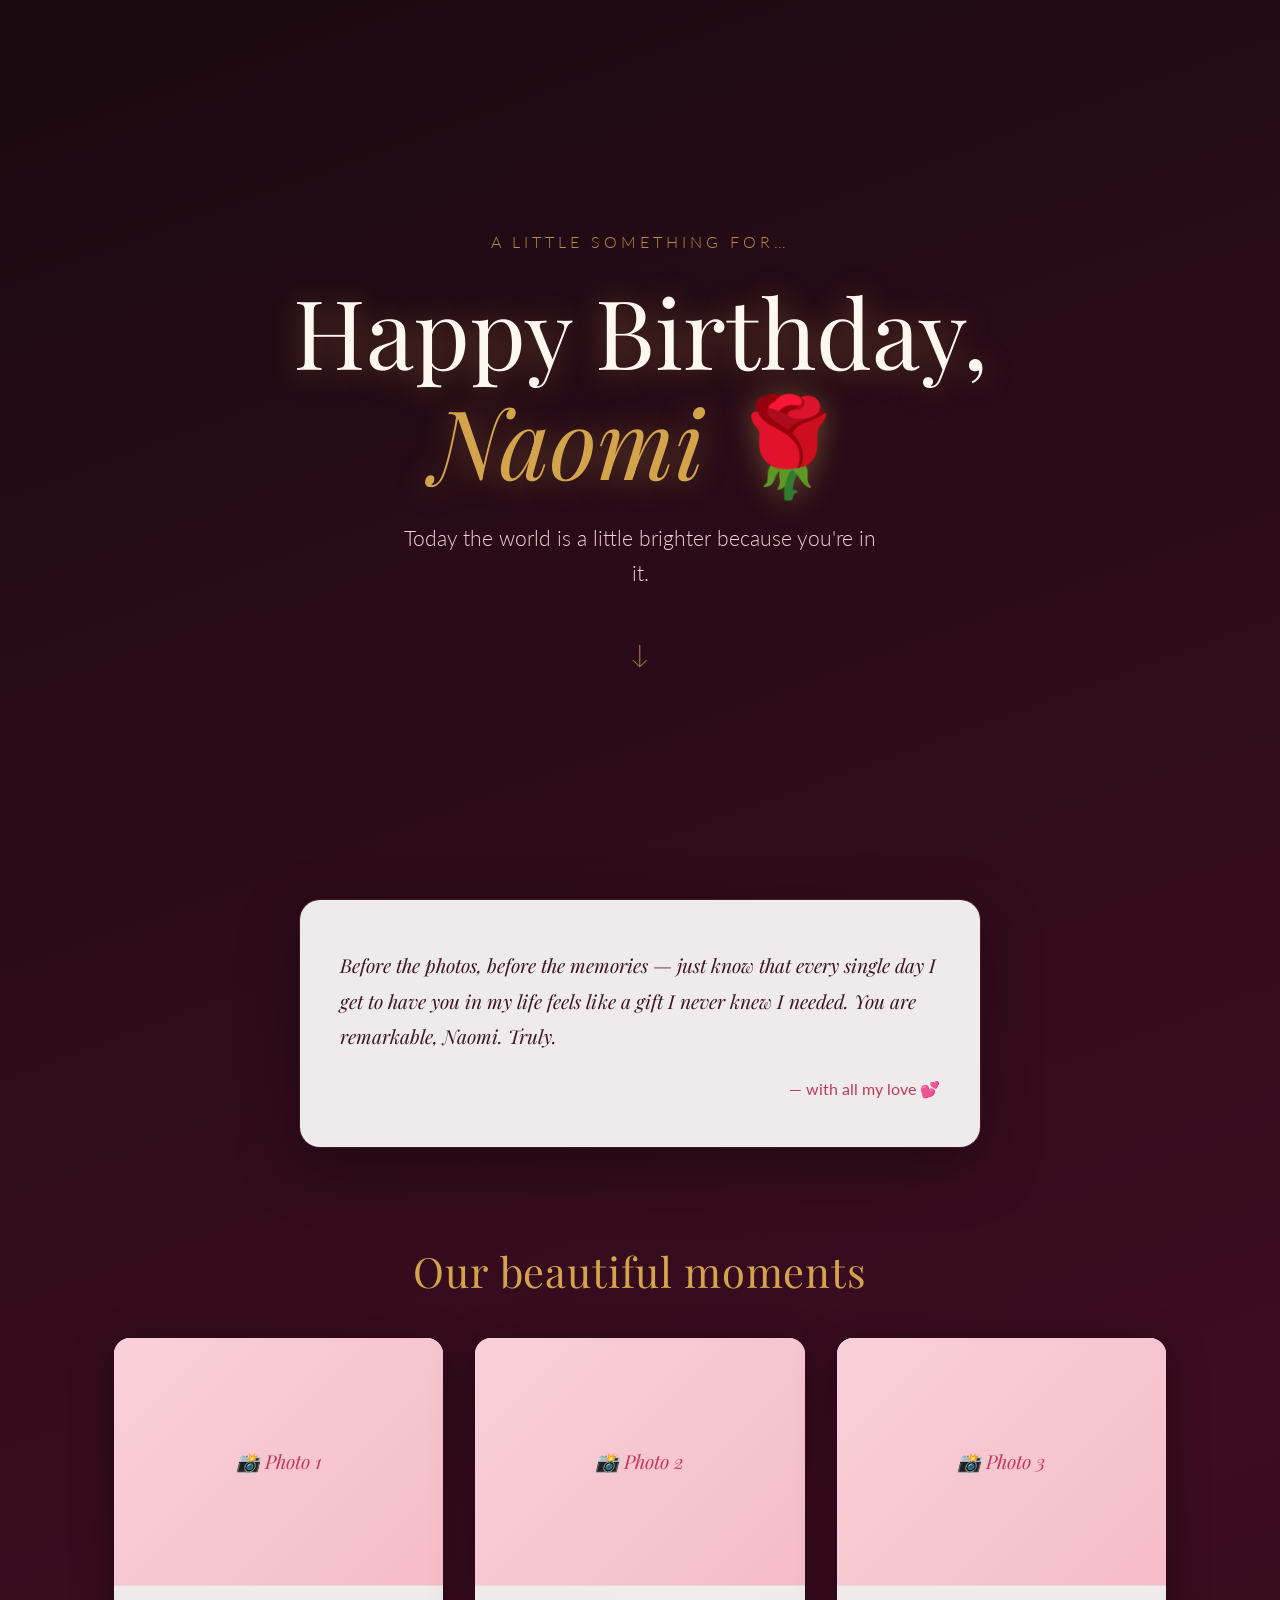
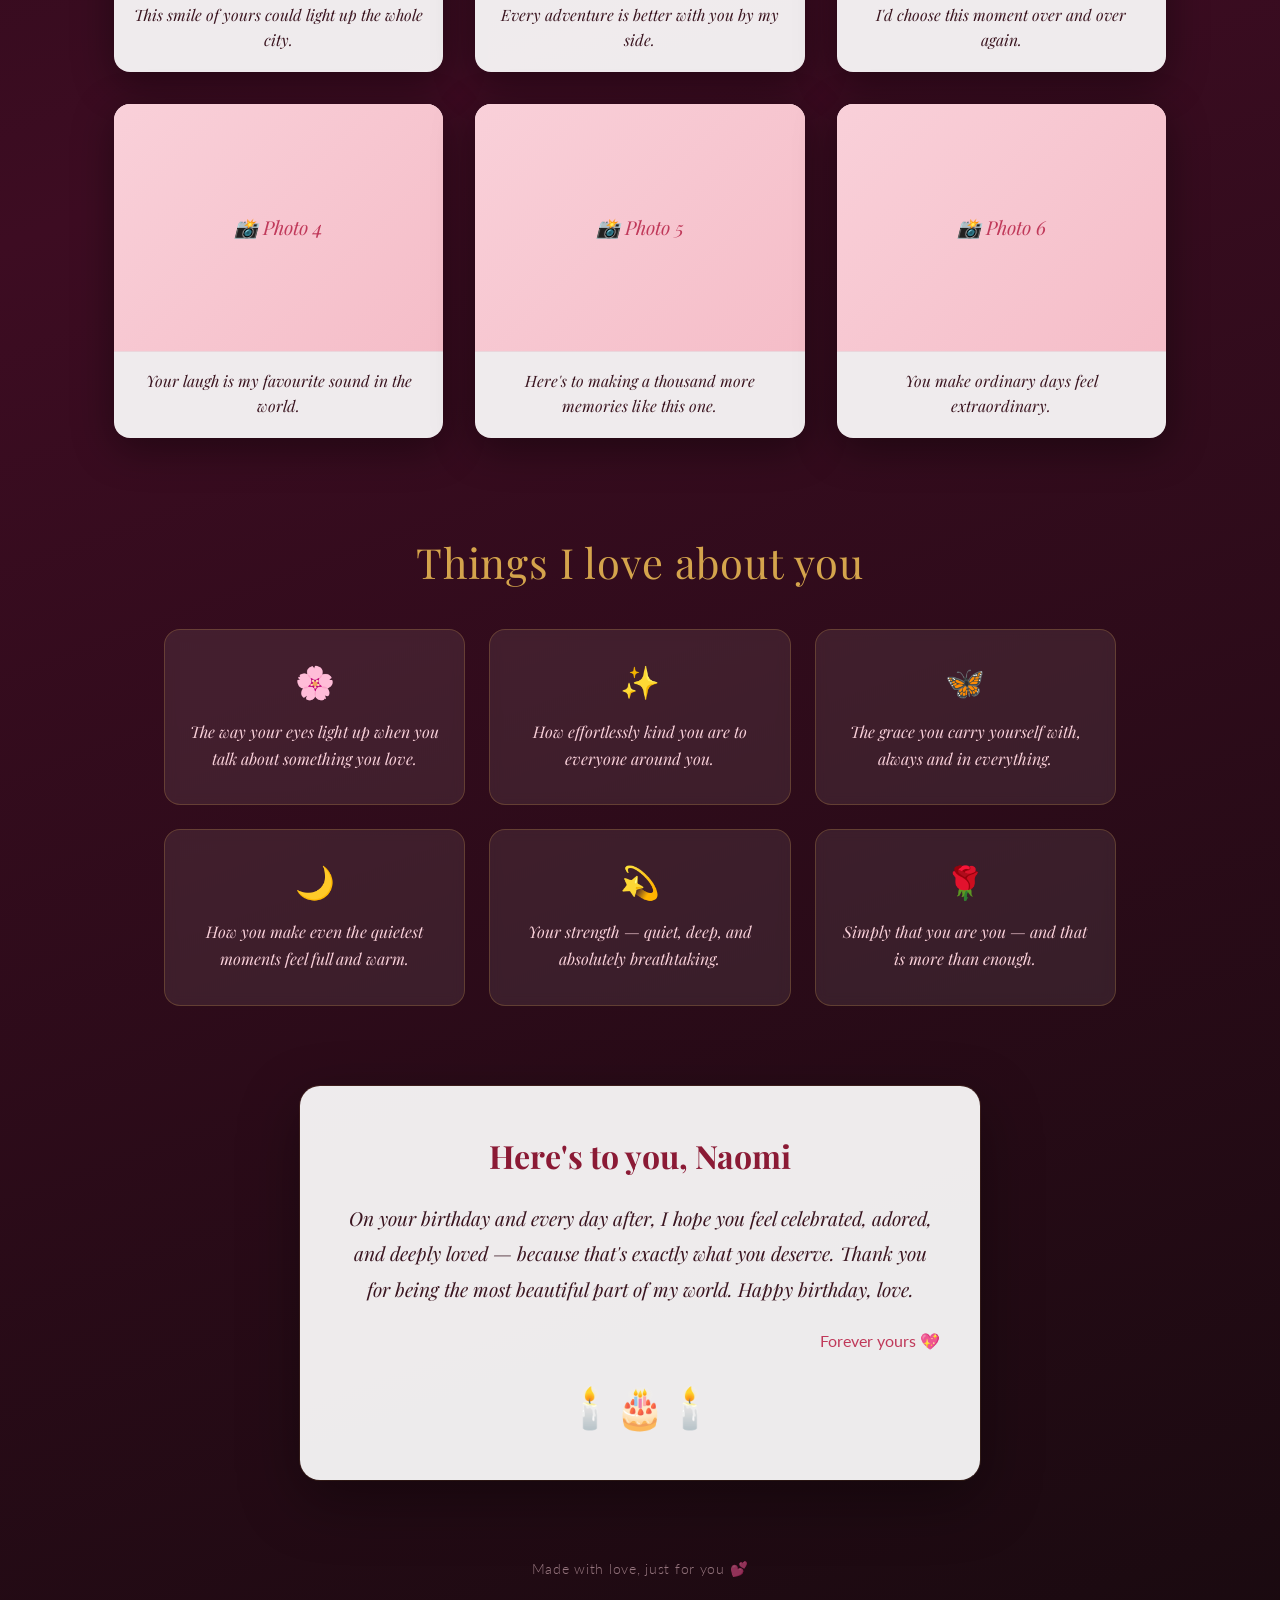
==== birthday.html @ ddb07e67 "Add romantic birthday greeting page for Naomi Anyaegbu Beautiful single-page birthday experience fea" ====
<!DOCTYPE html>
<html lang="en">
<head>
  <meta charset="UTF-8" />
  <meta name="viewport" content="width=device-width, initial-scale=1.0" />
  <title>Happy Birthday, Naomi 🌹</title>
  <link rel="preconnect" href="https://fonts.googleapis.com" />
  <link rel="preconnect" href="https://fonts.gstatic.com" crossorigin />
  <link href="https://fonts.googleapis.com/css2?family=Playfair+Display:ital,wght@0,400;0,700;1,400&family=Lato:wght@300;400&display=swap" rel="stylesheet" />
  <link rel="stylesheet" href="birthday.css" />
</head>
<body>

  <!-- Floating hearts background -->
  <div class="hearts-bg" aria-hidden="true">
    <span>♥</span><span>♥</span><span>♥</span><span>♥</span><span>♥</span>
    <span>♥</span><span>♥</span><span>♥</span><span>♥</span><span>♥</span>
    <span>♥</span><span>♥</span><span>♥</span><span>♥</span><span>♥</span>
  </div>

  <main>

    <!-- ── HERO ── -->
    <section class="hero">
      <p class="pre-title">A little something for…</p>
      <h1>Happy Birthday,<br /><span class="name">Naomi</span> 🌹</h1>
      <p class="subtitle">Today the world is a little brighter because you're in it.</p>
      <div class="scroll-hint">↓</div>
    </section>

    <!-- ── OPENING NOTE ── -->
    <section class="opening-note card">
      <p class="note-text">
        <!-- ✏️  REPLACE THIS with your own opening message -->
        Before the photos, before the memories — just know that every single day
        I get to have you in my life feels like a gift I never knew I needed.
        You are remarkable, Naomi. Truly.
      </p>
      <p class="note-signature">— with all my love 💕</p>
    </section>

    <!-- ── PHOTO GALLERY ── -->
    <section class="gallery-section">
      <h2 class="section-title">Our beautiful moments</h2>

      <div class="gallery">

        <!-- ✏️  PHOTO 1 — replace src with your image URL or file path -->
        <figure class="photo-card">
          <div class="photo-placeholder">
            <img src="YOUR_PHOTO_1_URL_HERE" alt="A beautiful moment" onerror="this.parentElement.classList.add('no-img')" />
            <span class="placeholder-text">📸 Photo 1</span>
          </div>
          <figcaption>
            <!-- ✏️  Caption / cute note for photo 1 -->
            This smile of yours could light up the whole city.
          </figcaption>
        </figure>

        <!-- ✏️  PHOTO 2 -->
        <figure class="photo-card">
          <div class="photo-placeholder">
            <img src="YOUR_PHOTO_2_URL_HERE" alt="A beautiful moment" onerror="this.parentElement.classList.add('no-img')" />
            <span class="placeholder-text">📸 Photo 2</span>
          </div>
          <figcaption>
            <!-- ✏️  Caption / cute note for photo 2 -->
            Every adventure is better with you by my side.
          </figcaption>
        </figure>

        <!-- ✏️  PHOTO 3 -->
        <figure class="photo-card">
          <div class="photo-placeholder">
            <img src="YOUR_PHOTO_3_URL_HERE" alt="A beautiful moment" onerror="this.parentElement.classList.add('no-img')" />
            <span class="placeholder-text">📸 Photo 3</span>
          </div>
          <figcaption>
            <!-- ✏️  Caption / cute note for photo 3 -->
            I'd choose this moment over and over again.
          </figcaption>
        </figure>

        <!-- ✏️  PHOTO 4 -->
        <figure class="photo-card">
          <div class="photo-placeholder">
            <img src="YOUR_PHOTO_4_URL_HERE" alt="A beautiful moment" onerror="this.parentElement.classList.add('no-img')" />
            <span class="placeholder-text">📸 Photo 4</span>
          </div>
          <figcaption>
            <!-- ✏️  Caption / cute note for photo 4 -->
            Your laugh is my favourite sound in the world.
          </figcaption>
        </figure>

        <!-- ✏️  PHOTO 5 -->
        <figure class="photo-card">
          <div class="photo-placeholder">
            <img src="YOUR_PHOTO_5_URL_HERE" alt="A beautiful moment" onerror="this.parentElement.classList.add('no-img')" />
            <span class="placeholder-text">📸 Photo 5</span>
          </div>
          <figcaption>
            <!-- ✏️  Caption / cute note for photo 5 -->
            Here's to making a thousand more memories like this one.
          </figcaption>
        </figure>

        <!-- ✏️  PHOTO 6 -->
        <figure class="photo-card">
          <div class="photo-placeholder">
            <img src="YOUR_PHOTO_6_URL_HERE" alt="A beautiful moment" onerror="this.parentElement.classList.add('no-img')" />
            <span class="placeholder-text">📸 Photo 6</span>
          </div>
          <figcaption>
            <!-- ✏️  Caption / cute note for photo 6 -->
            You make ordinary days feel extraordinary.
          </figcaption>
        </figure>

      </div>
    </section>

    <!-- ── LOVE NOTES ── -->
    <section class="notes-section">
      <h2 class="section-title">Things I love about you</h2>

      <div class="notes-grid">

        <!-- ✏️  Replace each note text with your own -->
        <div class="note-card">
          <div class="note-icon">🌸</div>
          <p>The way your eyes light up when you talk about something you love.</p>
        </div>

        <div class="note-card">
          <div class="note-icon">✨</div>
          <p>How effortlessly kind you are to everyone around you.</p>
        </div>

        <div class="note-card">
          <div class="note-icon">🦋</div>
          <p>The grace you carry yourself with, always and in everything.</p>
        </div>

        <div class="note-card">
          <div class="note-icon">🌙</div>
          <p>How you make even the quietest moments feel full and warm.</p>
        </div>

        <div class="note-card">
          <div class="note-icon">💫</div>
          <p>Your strength — quiet, deep, and absolutely breathtaking.</p>
        </div>

        <div class="note-card">
          <div class="note-icon">🌹</div>
          <p>Simply that you are you — and that is more than enough.</p>
        </div>

      </div>
    </section>

    <!-- ── CLOSING MESSAGE ── -->
    <section class="closing card">
      <h2>Here's to you, Naomi</h2>
      <p class="note-text">
        <!-- ✏️  REPLACE THIS with your closing romantic message -->
        On your birthday and every day after, I hope you feel celebrated, adored,
        and deeply loved — because that's exactly what you deserve. Thank you for
        being the most beautiful part of my world. Happy birthday, love.
      </p>
      <p class="note-signature">Forever yours 💖</p>

      <div class="candle-row" aria-label="Birthday candles">
        🕯️🎂🕯️
      </div>
    </section>

  </main>

  <footer>
    <p>Made with love, just for you 💕</p>
  </footer>

</body>
</html>
---- birthday.css ----
/* ── Reset & Base ── */
*, *::before, *::after { box-sizing: border-box; margin: 0; padding: 0; }

:root {
  --rose:        #c0395a;
  --deep-rose:   #8b1a35;
  --blush:       #f9d0d9;
  --gold:        #d4a44c;
  --cream:       #fff8f0;
  --dark:        #1a0a10;
  --text:        #3b1520;
  --card-bg:     rgba(255, 255, 255, 0.92);
}

html { scroll-behavior: smooth; }

body {
  font-family: 'Lato', sans-serif;
  font-weight: 300;
  background: linear-gradient(160deg, #1a0a10 0%, #3d0c22 50%, #1a0a10 100%);
  min-height: 100vh;
  color: var(--cream);
  overflow-x: hidden;
}

/* ── Floating Hearts Background ── */
.hearts-bg {
  position: fixed;
  inset: 0;
  pointer-events: none;
  z-index: 0;
  overflow: hidden;
}

.hearts-bg span {
  position: absolute;
  bottom: -60px;
  font-size: 1.4rem;
  color: rgba(192, 57, 90, 0.25);
  animation: floatUp linear infinite;
}

.hearts-bg span:nth-child(1)  { left:  5%; animation-duration: 9s;  animation-delay: 0s;   font-size: 1rem; }
.hearts-bg span:nth-child(2)  { left: 12%; animation-duration: 13s; animation-delay: 2s;   font-size: 1.8rem; }
.hearts-bg span:nth-child(3)  { left: 22%; animation-duration: 10s; animation-delay: 5s; }
.hearts-bg span:nth-child(4)  { left: 30%; animation-duration: 15s; animation-delay: 1s;   font-size: 0.9rem; }
.hearts-bg span:nth-child(5)  { left: 40%; animation-duration: 11s; animation-delay: 4s;   font-size: 2rem; }
.hearts-bg span:nth-child(6)  { left: 50%; animation-duration: 14s; animation-delay: 0.5s; font-size: 1.2rem; }
.hearts-bg span:nth-child(7)  { left: 58%; animation-duration: 8s;  animation-delay: 3s;   font-size: 1rem; }
.hearts-bg span:nth-child(8)  { left: 66%; animation-duration: 12s; animation-delay: 6s;   font-size: 1.6rem; }
.hearts-bg span:nth-child(9)  { left: 75%; animation-duration: 16s; animation-delay: 2.5s; font-size: 0.8rem; }
.hearts-bg span:nth-child(10) { left: 82%; animation-duration: 10s; animation-delay: 1.5s; }
.hearts-bg span:nth-child(11) { left: 88%; animation-duration: 13s; animation-delay: 4.5s; font-size: 2.2rem; }
.hearts-bg span:nth-child(12) { left: 93%; animation-duration: 9s;  animation-delay: 7s;   font-size: 1.1rem; }
.hearts-bg span:nth-child(13) { left: 18%; animation-duration: 17s; animation-delay: 8s;   font-size: 1.9rem; }
.hearts-bg span:nth-child(14) { left: 46%; animation-duration: 11s; animation-delay: 9s;   font-size: 0.95rem; }
.hearts-bg span:nth-child(15) { left: 70%; animation-duration: 14s; animation-delay: 3.5s; font-size: 1.4rem; }

@keyframes floatUp {
  0%   { transform: translateY(0)   rotate(0deg);   opacity: 0; }
  10%  { opacity: 1; }
  90%  { opacity: 0.6; }
  100% { transform: translateY(-110vh) rotate(360deg); opacity: 0; }
}

/* ── Main Layout ── */
main { position: relative; z-index: 1; }

/* ── HERO ── */
.hero {
  min-height: 100vh;
  display: flex;
  flex-direction: column;
  align-items: center;
  justify-content: center;
  text-align: center;
  padding: 2rem 1.5rem;
  animation: fadeIn 1.6s ease both;
}

.pre-title {
  font-size: 1rem;
  letter-spacing: 0.25em;
  text-transform: uppercase;
  color: var(--gold);
  margin-bottom: 1.5rem;
  opacity: 0.85;
}

.hero h1 {
  font-family: 'Playfair Display', serif;
  font-size: clamp(2.8rem, 8vw, 6rem);
  font-weight: 400;
  line-height: 1.15;
  color: var(--cream);
  text-shadow: 0 2px 30px rgba(212, 164, 76, 0.4);
  margin-bottom: 1.5rem;
}

.hero h1 .name {
  color: var(--gold);
  font-style: italic;
}

.subtitle {
  font-size: clamp(1rem, 2.5vw, 1.3rem);
  color: var(--blush);
  max-width: 480px;
  line-height: 1.7;
  margin-bottom: 3rem;
}

.scroll-hint {
  font-size: 1.6rem;
  color: var(--gold);
  animation: bounce 2s ease infinite;
  opacity: 0.7;
}

@keyframes bounce {
  0%, 100% { transform: translateY(0); }
  50%       { transform: translateY(10px); }
}

/* ── Cards ── */
.card {
  background: var(--card-bg);
  color: var(--text);
  border-radius: 20px;
  padding: 3rem 2.5rem;
  max-width: 680px;
  margin: 0 auto 4rem;
  box-shadow: 0 20px 60px rgba(0,0,0,0.35), 0 0 0 1px rgba(212,164,76,0.15);
  animation: slideUp 0.8s ease both;
}

.opening-note { margin-top: 0; }

.note-text {
  font-family: 'Playfair Display', serif;
  font-style: italic;
  font-size: 1.2rem;
  line-height: 1.85;
  color: var(--text);
  margin-bottom: 1.5rem;
}

.note-signature {
  font-size: 1rem;
  color: var(--rose);
  font-weight: 400;
  text-align: right;
}

/* ── Section Titles ── */
.section-title {
  font-family: 'Playfair Display', serif;
  font-weight: 400;
  font-size: clamp(1.8rem, 4vw, 2.6rem);
  color: var(--gold);
  text-align: center;
  margin-bottom: 2.5rem;
  letter-spacing: 0.02em;
}

/* ── Gallery ── */
.gallery-section {
  padding: 2rem 1.5rem 4rem;
  max-width: 1100px;
  margin: 0 auto;
}

.gallery {
  display: grid;
  grid-template-columns: repeat(auto-fill, minmax(280px, 1fr));
  gap: 2rem;
}

.photo-card {
  background: var(--card-bg);
  border-radius: 16px;
  overflow: hidden;
  box-shadow: 0 10px 40px rgba(0,0,0,0.4);
  transition: transform 0.35s ease, box-shadow 0.35s ease;
  animation: slideUp 0.7s ease both;
}

.photo-card:hover {
  transform: translateY(-8px) scale(1.02);
  box-shadow: 0 24px 60px rgba(192,57,90,0.35);
}

.photo-placeholder {
  position: relative;
  width: 100%;
  aspect-ratio: 4 / 3;
  background: linear-gradient(135deg, var(--blush), #f5bdc8);
  overflow: hidden;
}

.photo-placeholder img {
  width: 100%;
  height: 100%;
  object-fit: cover;
  display: block;
  transition: transform 0.4s ease;
}

.photo-card:hover .photo-placeholder img {
  transform: scale(1.07);
}

/* When image fails to load show placeholder text */
.photo-placeholder.no-img img { display: none; }
.placeholder-text {
  position: absolute;
  inset: 0;
  display: flex;
  align-items: center;
  justify-content: center;
  font-size: 1.2rem;
  color: var(--rose);
  font-family: 'Playfair Display', serif;
  font-style: italic;
}
.photo-placeholder:not(.no-img) .placeholder-text { display: none; }

.photo-card figcaption {
  padding: 1rem 1.25rem 1.25rem;
  font-family: 'Playfair Display', serif;
  font-style: italic;
  font-size: 0.98rem;
  color: var(--text);
  line-height: 1.6;
  text-align: center;
  border-top: 1px solid rgba(192,57,90,0.12);
}

/* ── Love Notes ── */
.notes-section {
  padding: 2rem 1.5rem 5rem;
  max-width: 1000px;
  margin: 0 auto;
}

.notes-grid {
  display: grid;
  grid-template-columns: repeat(auto-fill, minmax(240px, 1fr));
  gap: 1.5rem;
}

.note-card {
  background: rgba(255,255,255,0.08);
  border: 1px solid rgba(212,164,76,0.25);
  border-radius: 16px;
  padding: 2rem 1.5rem;
  text-align: center;
  backdrop-filter: blur(6px);
  transition: background 0.3s ease, border-color 0.3s ease, transform 0.3s ease;
  animation: slideUp 0.7s ease both;
}

.note-card:hover {
  background: rgba(255,255,255,0.14);
  border-color: rgba(212,164,76,0.6);
  transform: translateY(-5px);
}

.note-icon {
  font-size: 2rem;
  margin-bottom: 1rem;
}

.note-card p {
  font-family: 'Playfair Display', serif;
  font-style: italic;
  font-size: 1rem;
  line-height: 1.7;
  color: var(--blush);
}

/* ── Closing ── */
.closing {
  text-align: center;
  margin-bottom: 3rem;
}

.closing h2 {
  font-family: 'Playfair Display', serif;
  font-size: 2rem;
  color: var(--deep-rose);
  margin-bottom: 1.5rem;
}

.candle-row {
  font-size: 2.5rem;
  margin-top: 2rem;
  animation: pulse 2s ease infinite;
}

@keyframes pulse {
  0%, 100% { opacity: 1; }
  50%       { opacity: 0.65; }
}

/* ── Footer ── */
footer {
  position: relative;
  z-index: 1;
  text-align: center;
  padding: 2rem 1rem 3rem;
  font-size: 0.9rem;
  color: rgba(249,208,217,0.55);
  letter-spacing: 0.05em;
}

/* ── Animations ── */
@keyframes fadeIn {
  from { opacity: 0; }
  to   { opacity: 1; }
}

@keyframes slideUp {
  from { opacity: 0; transform: translateY(40px); }
  to   { opacity: 1; transform: translateY(0); }
}

/* ── Responsive ── */
@media (max-width: 600px) {
  .card { padding: 2rem 1.25rem; }
  .gallery { grid-template-columns: 1fr; }
  .notes-grid { grid-template-columns: 1fr; }
}
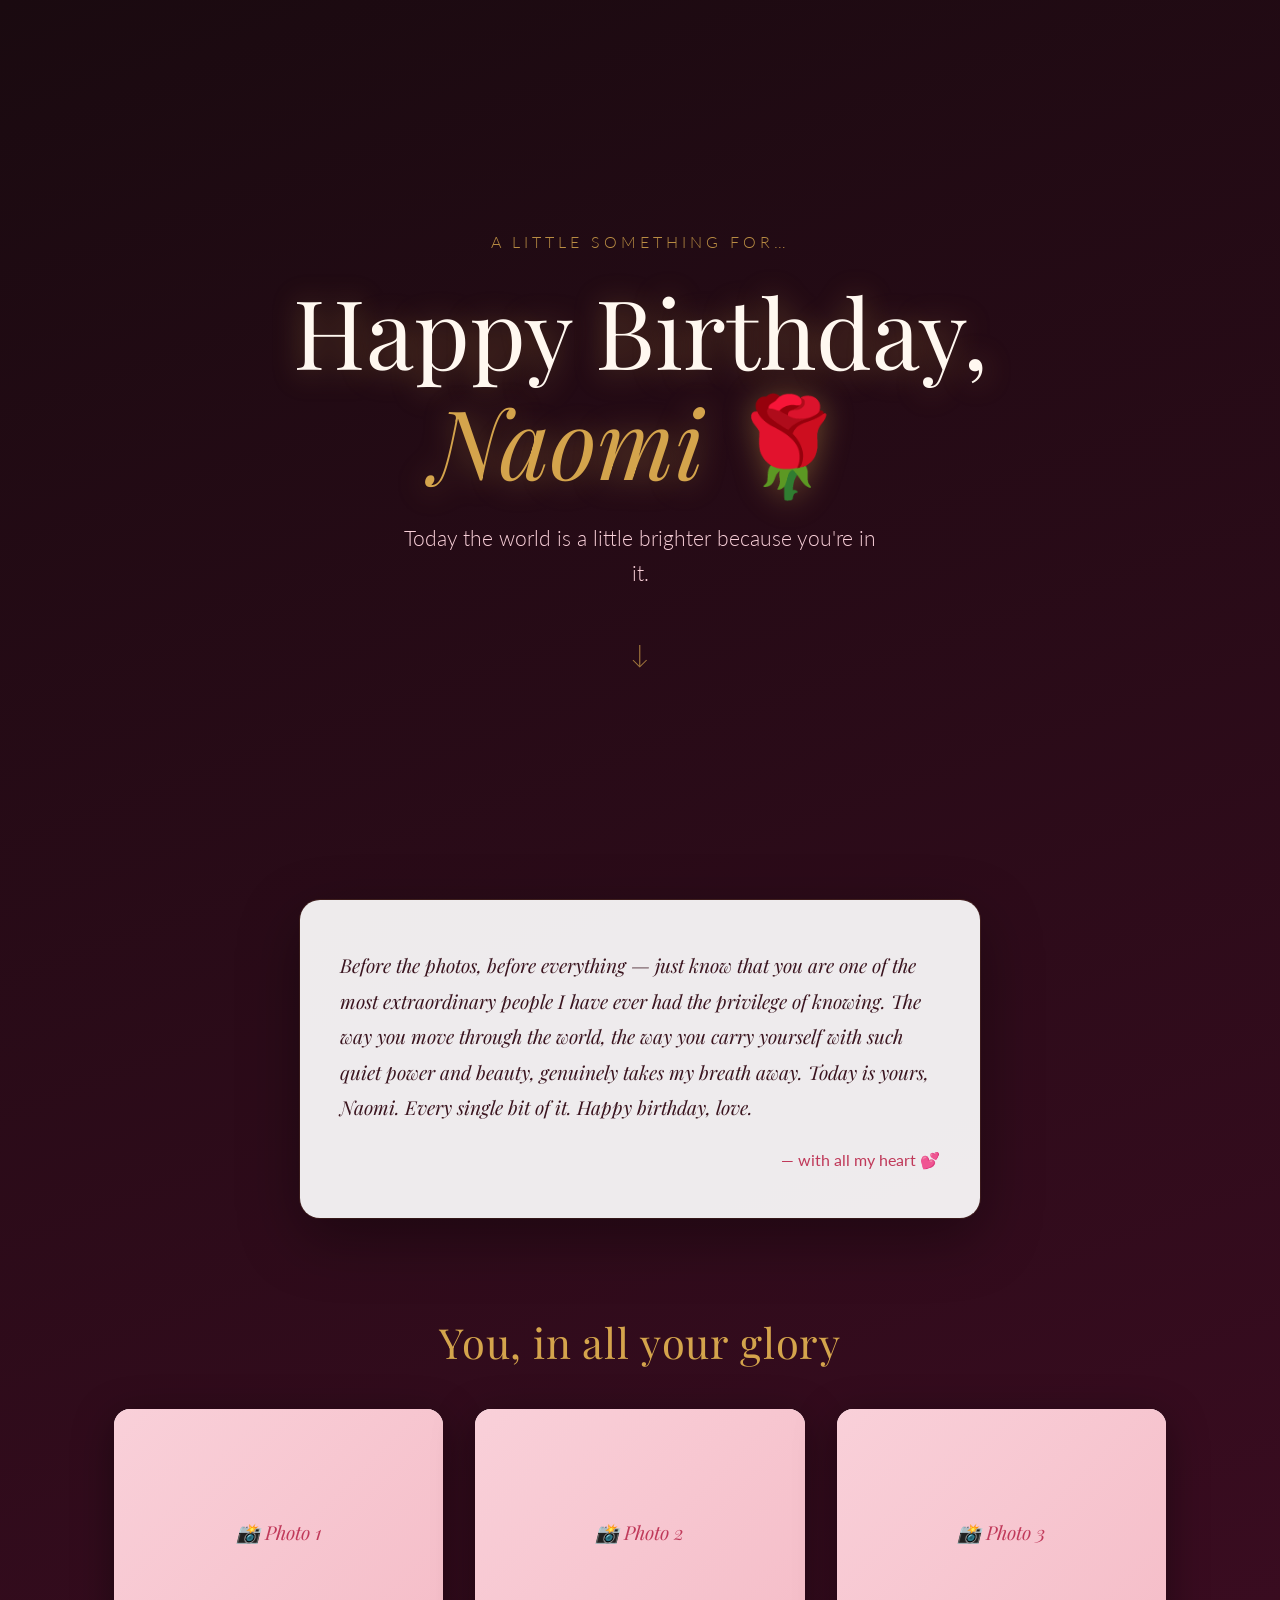
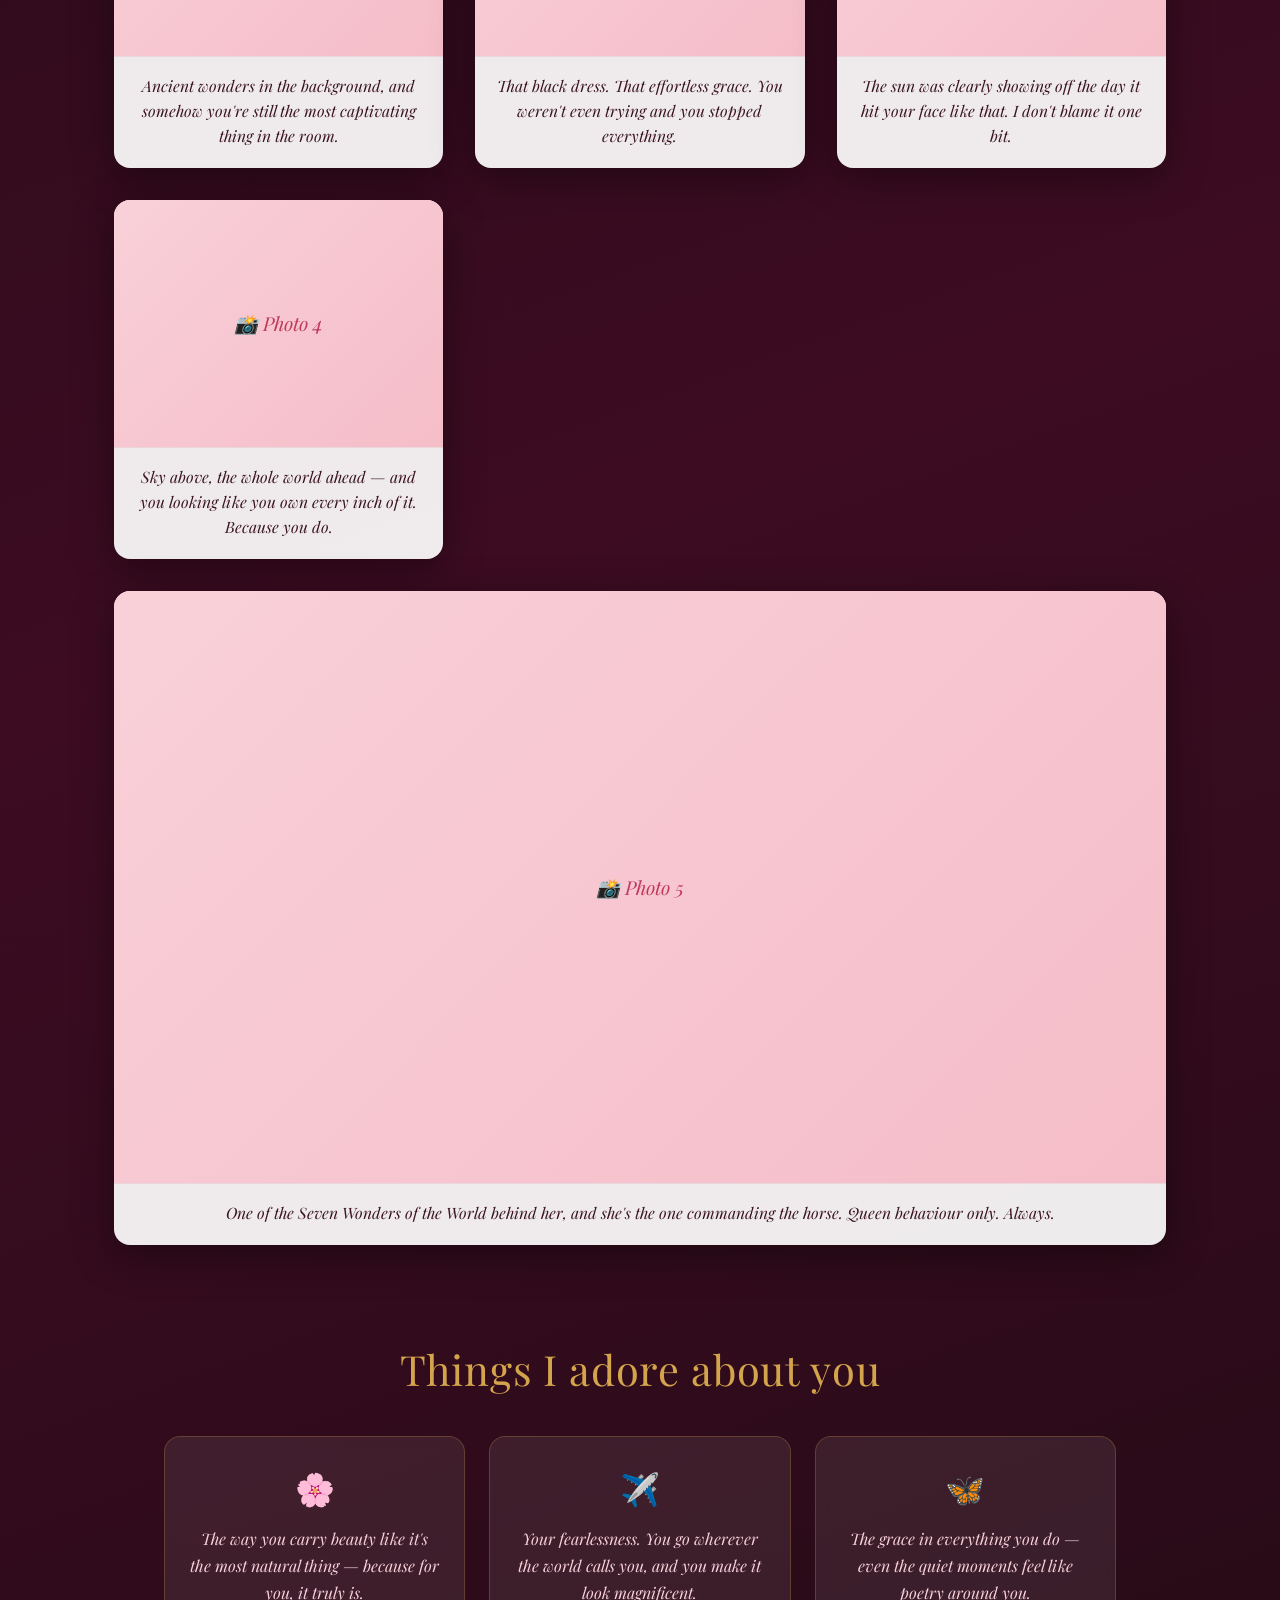
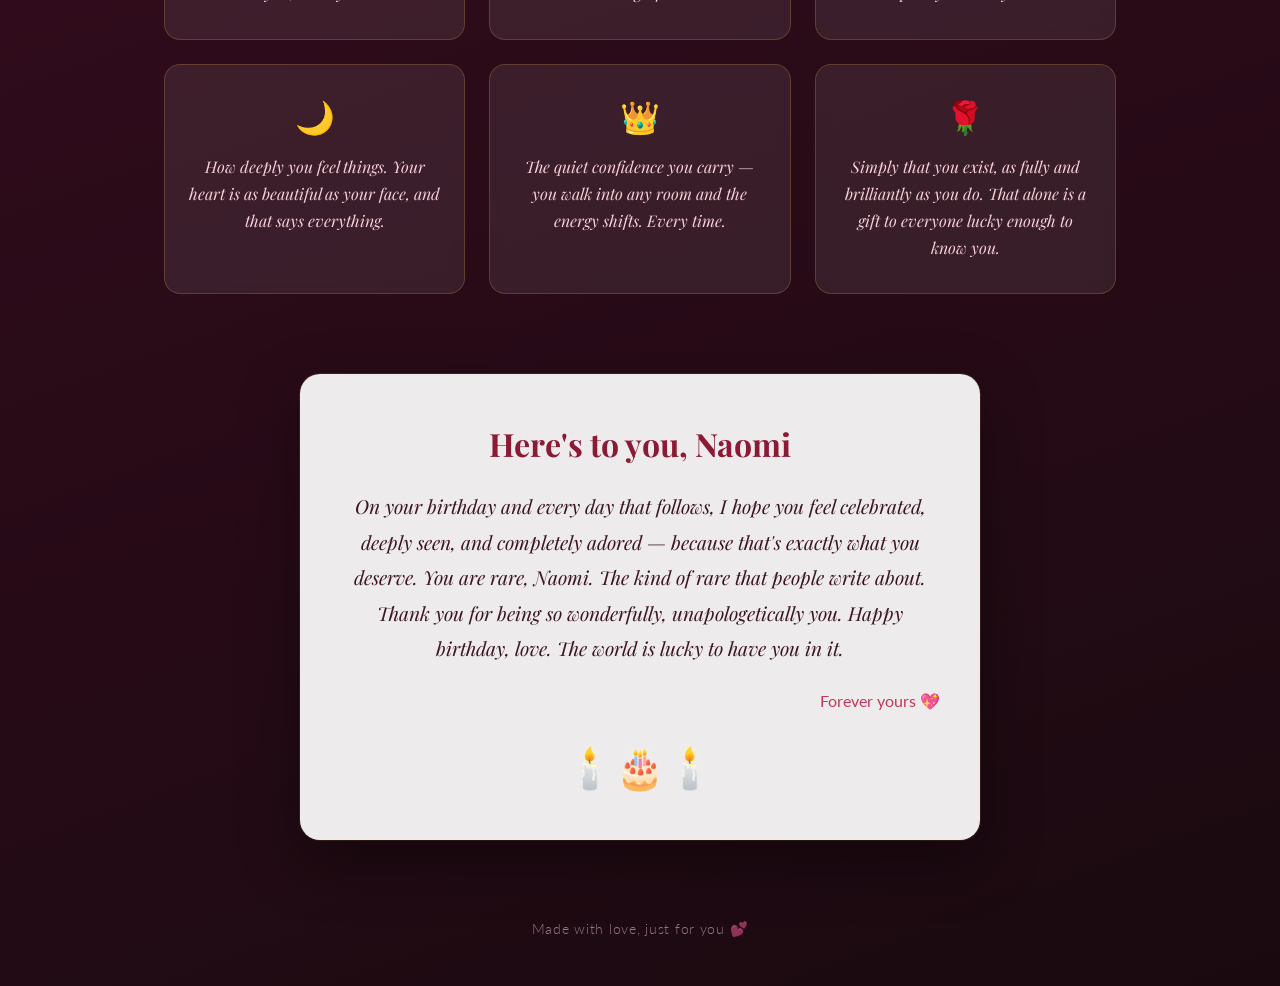
==== commit 344fe3a8: "Wire in Naomi's 5 photos with tailored captions Updated photo src paths to naomi-1.jpg through naomi" ====
--- a/birthday.html
+++ b/birthday.html
@@ -31,89 +31,78 @@
     <!-- ── OPENING NOTE ── -->
     <section class="opening-note card">
       <p class="note-text">
-        <!-- ✏️  REPLACE THIS with your own opening message -->
-        Before the photos, before the memories — just know that every single day
-        I get to have you in my life feels like a gift I never knew I needed.
-        You are remarkable, Naomi. Truly.
+        Before the photos, before everything — just know that you are one of the
+        most extraordinary people I have ever had the privilege of knowing. The way
+        you move through the world, the way you carry yourself with such quiet power
+        and beauty, genuinely takes my breath away. Today is yours, Naomi. Every
+        single bit of it. Happy birthday, love.
       </p>
-      <p class="note-signature">— with all my love 💕</p>
+      <p class="note-signature">— with all my heart 💕</p>
     </section>
 
     <!-- ── PHOTO GALLERY ── -->
     <section class="gallery-section">
-      <h2 class="section-title">Our beautiful moments</h2>
+      <h2 class="section-title">You, in all your glory</h2>
 
       <div class="gallery">
 
-        <!-- ✏️  PHOTO 1 — replace src with your image URL or file path -->
+        <!-- Photo 1 — museum selfie -->
         <figure class="photo-card">
           <div class="photo-placeholder">
-            <img src="YOUR_PHOTO_1_URL_HERE" alt="A beautiful moment" onerror="this.parentElement.classList.add('no-img')" />
+            <img src="naomi-1.jpg" alt="Naomi at the museum" onerror="this.parentElement.classList.add('no-img')" />
             <span class="placeholder-text">📸 Photo 1</span>
           </div>
           <figcaption>
-            <!-- ✏️  Caption / cute note for photo 1 -->
-            This smile of yours could light up the whole city.
+            Ancient wonders in the background, and somehow you're still the most
+            captivating thing in the room.
           </figcaption>
         </figure>
 
-        <!-- ✏️  PHOTO 2 -->
+        <!-- Photo 2 — black dress outdoors -->
         <figure class="photo-card">
           <div class="photo-placeholder">
-            <img src="YOUR_PHOTO_2_URL_HERE" alt="A beautiful moment" onerror="this.parentElement.classList.add('no-img')" />
+            <img src="naomi-2.jpg" alt="Naomi in black dress" onerror="this.parentElement.classList.add('no-img')" />
             <span class="placeholder-text">📸 Photo 2</span>
           </div>
           <figcaption>
-            <!-- ✏️  Caption / cute note for photo 2 -->
-            Every adventure is better with you by my side.
+            That black dress. That effortless grace. You weren't even trying and
+            you stopped everything.
           </figcaption>
         </figure>
 
-        <!-- ✏️  PHOTO 3 -->
+        <!-- Photo 3 — kissy face in golden sunlight -->
         <figure class="photo-card">
           <div class="photo-placeholder">
-            <img src="YOUR_PHOTO_3_URL_HERE" alt="A beautiful moment" onerror="this.parentElement.classList.add('no-img')" />
+            <img src="naomi-3.jpg" alt="Naomi in golden sunlight" onerror="this.parentElement.classList.add('no-img')" />
             <span class="placeholder-text">📸 Photo 3</span>
           </div>
           <figcaption>
-            <!-- ✏️  Caption / cute note for photo 3 -->
-            I'd choose this moment over and over again.
+            The sun was clearly showing off the day it hit your face like that.
+            I don't blame it one bit.
           </figcaption>
         </figure>
 
-        <!-- ✏️  PHOTO 4 -->
+        <!-- Photo 4 — bucket hat, blue sky -->
         <figure class="photo-card">
           <div class="photo-placeholder">
-            <img src="YOUR_PHOTO_4_URL_HERE" alt="A beautiful moment" onerror="this.parentElement.classList.add('no-img')" />
+            <img src="naomi-4.jpg" alt="Naomi with bucket hat" onerror="this.parentElement.classList.add('no-img')" />
             <span class="placeholder-text">📸 Photo 4</span>
           </div>
           <figcaption>
-            <!-- ✏️  Caption / cute note for photo 4 -->
-            Your laugh is my favourite sound in the world.
+            Sky above, the whole world ahead — and you looking like you own
+            every inch of it. Because you do.
           </figcaption>
         </figure>
 
-        <!-- ✏️  PHOTO 5 -->
-        <figure class="photo-card">
+        <!-- Photo 5 — riding horse at the Pyramids -->
+        <figure class="photo-card wide">
           <div class="photo-placeholder">
-            <img src="YOUR_PHOTO_5_URL_HERE" alt="A beautiful moment" onerror="this.parentElement.classList.add('no-img')" />
+            <img src="naomi-5.jpg" alt="Naomi at the Pyramids" onerror="this.parentElement.classList.add('no-img')" />
             <span class="placeholder-text">📸 Photo 5</span>
           </div>
           <figcaption>
-            <!-- ✏️  Caption / cute note for photo 5 -->
-            Here's to making a thousand more memories like this one.
-          </figcaption>
-        </figure>
-
-        <!-- ✏️  PHOTO 6 -->
-        <figure class="photo-card">
-          <div class="photo-placeholder">
-            <img src="YOUR_PHOTO_6_URL_HERE" alt="A beautiful moment" onerror="this.parentElement.classList.add('no-img')" />
-            <span class="placeholder-text">📸 Photo 6</span>
-          </div>
-          <figcaption>
-            <!-- ✏️  Caption / cute note for photo 6 -->
-            You make ordinary days feel extraordinary.
+            One of the Seven Wonders of the World behind her, and she's the one
+            commanding the horse. Queen behaviour only. Always.
           </figcaption>
         </figure>
 
@@ -122,39 +111,38 @@
 
     <!-- ── LOVE NOTES ── -->
     <section class="notes-section">
-      <h2 class="section-title">Things I love about you</h2>
+      <h2 class="section-title">Things I adore about you</h2>
 
       <div class="notes-grid">
 
-        <!-- ✏️  Replace each note text with your own -->
         <div class="note-card">
           <div class="note-icon">🌸</div>
-          <p>The way your eyes light up when you talk about something you love.</p>
+          <p>The way you carry beauty like it's the most natural thing — because for you, it truly is.</p>
         </div>
 
         <div class="note-card">
-          <div class="note-icon">✨</div>
-          <p>How effortlessly kind you are to everyone around you.</p>
+          <div class="note-icon">✈️</div>
+          <p>Your fearlessness. You go wherever the world calls you, and you make it look magnificent.</p>
         </div>
 
         <div class="note-card">
           <div class="note-icon">🦋</div>
-          <p>The grace you carry yourself with, always and in everything.</p>
+          <p>The grace in everything you do — even the quiet moments feel like poetry around you.</p>
         </div>
 
         <div class="note-card">
           <div class="note-icon">🌙</div>
-          <p>How you make even the quietest moments feel full and warm.</p>
+          <p>How deeply you feel things. Your heart is as beautiful as your face, and that says everything.</p>
         </div>
 
         <div class="note-card">
-          <div class="note-icon">💫</div>
-          <p>Your strength — quiet, deep, and absolutely breathtaking.</p>
+          <div class="note-icon">👑</div>
+          <p>The quiet confidence you carry — you walk into any room and the energy shifts. Every time.</p>
         </div>
 
         <div class="note-card">
           <div class="note-icon">🌹</div>
-          <p>Simply that you are you — and that is more than enough.</p>
+          <p>Simply that you exist, as fully and brilliantly as you do. That alone is a gift to everyone lucky enough to know you.</p>
         </div>
 
       </div>
@@ -164,10 +152,11 @@
     <section class="closing card">
       <h2>Here's to you, Naomi</h2>
       <p class="note-text">
-        <!-- ✏️  REPLACE THIS with your closing romantic message -->
-        On your birthday and every day after, I hope you feel celebrated, adored,
-        and deeply loved — because that's exactly what you deserve. Thank you for
-        being the most beautiful part of my world. Happy birthday, love.
+        On your birthday and every day that follows, I hope you feel celebrated,
+        deeply seen, and completely adored — because that's exactly what you
+        deserve. You are rare, Naomi. The kind of rare that people write about.
+        Thank you for being so wonderfully, unapologetically you.
+        Happy birthday, love. The world is lucky to have you in it.
       </p>
       <p class="note-signature">Forever yours 💖</p>
 
--- a/birthday.css
+++ b/birthday.css
@@ -225,6 +225,15 @@
 }
 .photo-placeholder:not(.no-img) .placeholder-text { display: none; }
 
+/* Pyramid photo spans full gallery width */
+.photo-card.wide {
+  grid-column: 1 / -1;
+}
+
+.photo-card.wide .photo-placeholder {
+  aspect-ratio: 16 / 9;
+}
+
 .photo-card figcaption {
   padding: 1rem 1.25rem 1.25rem;
   font-family: 'Playfair Display', serif;
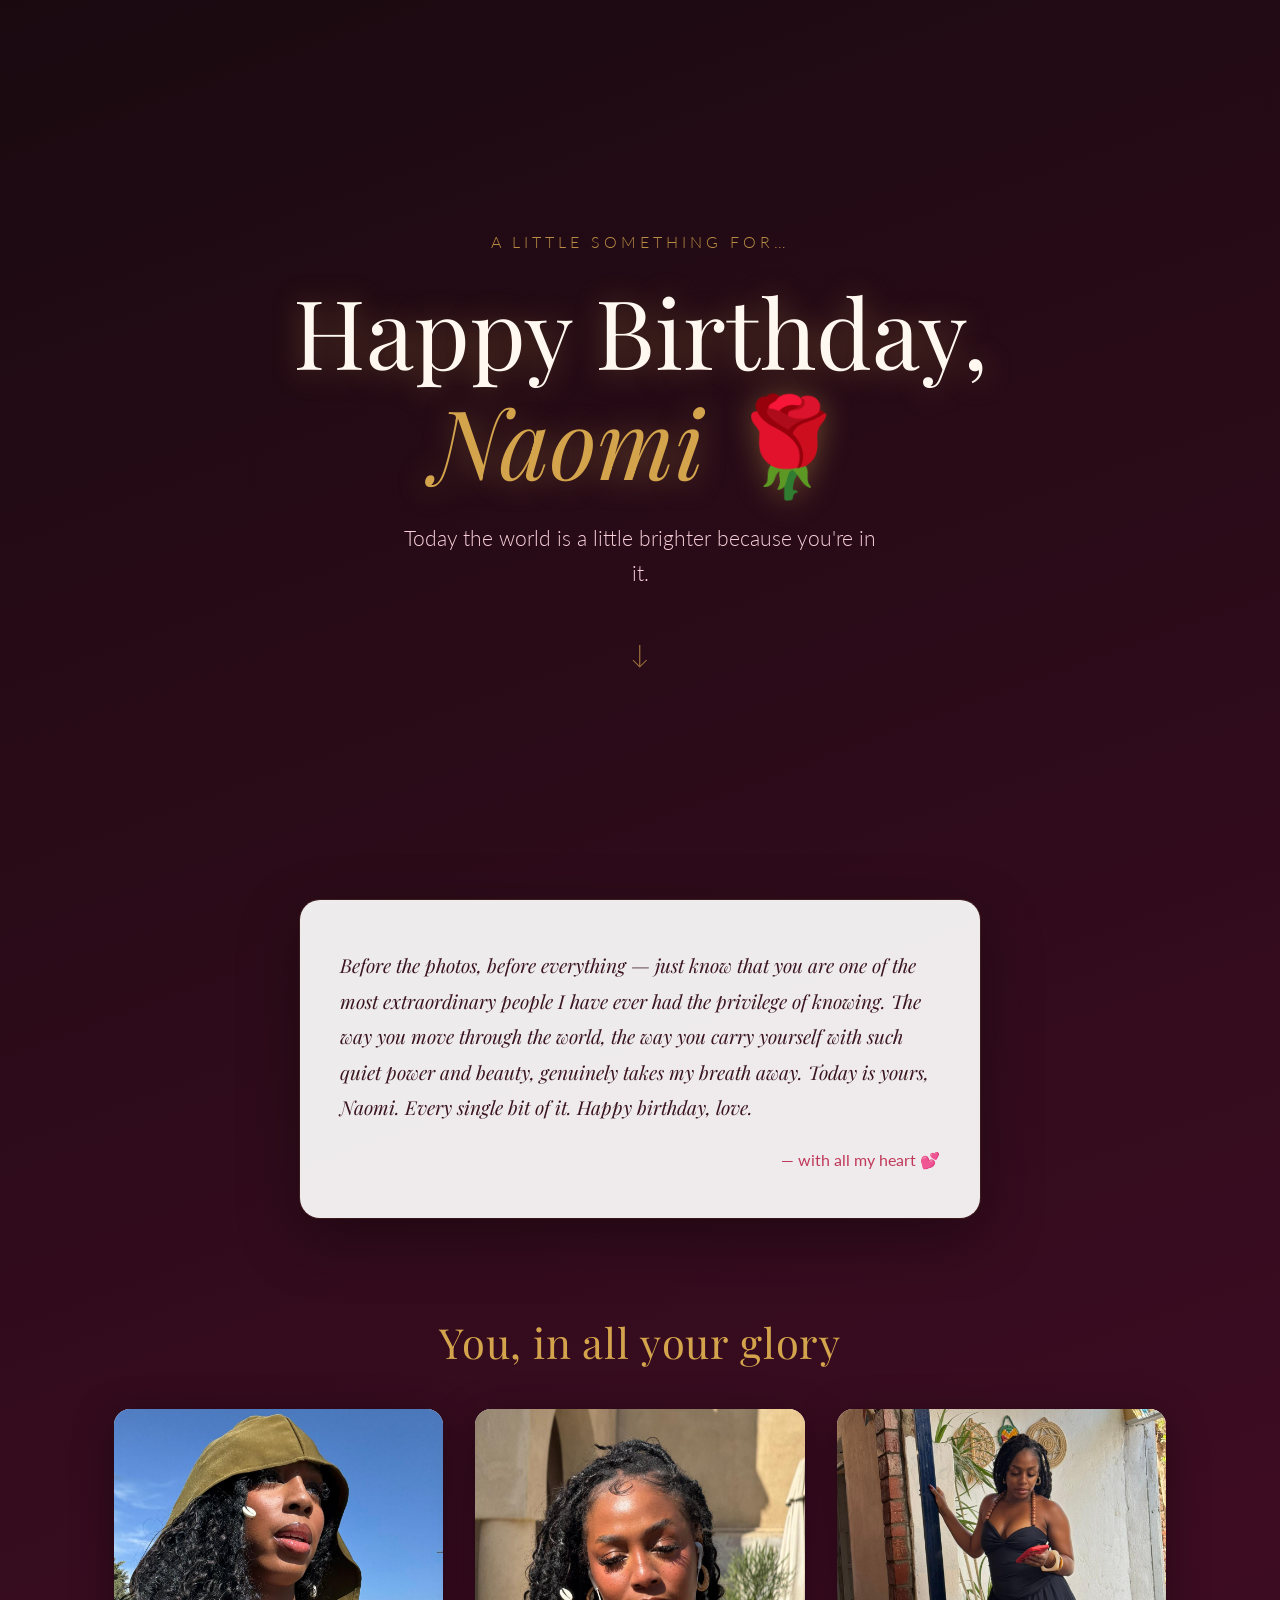
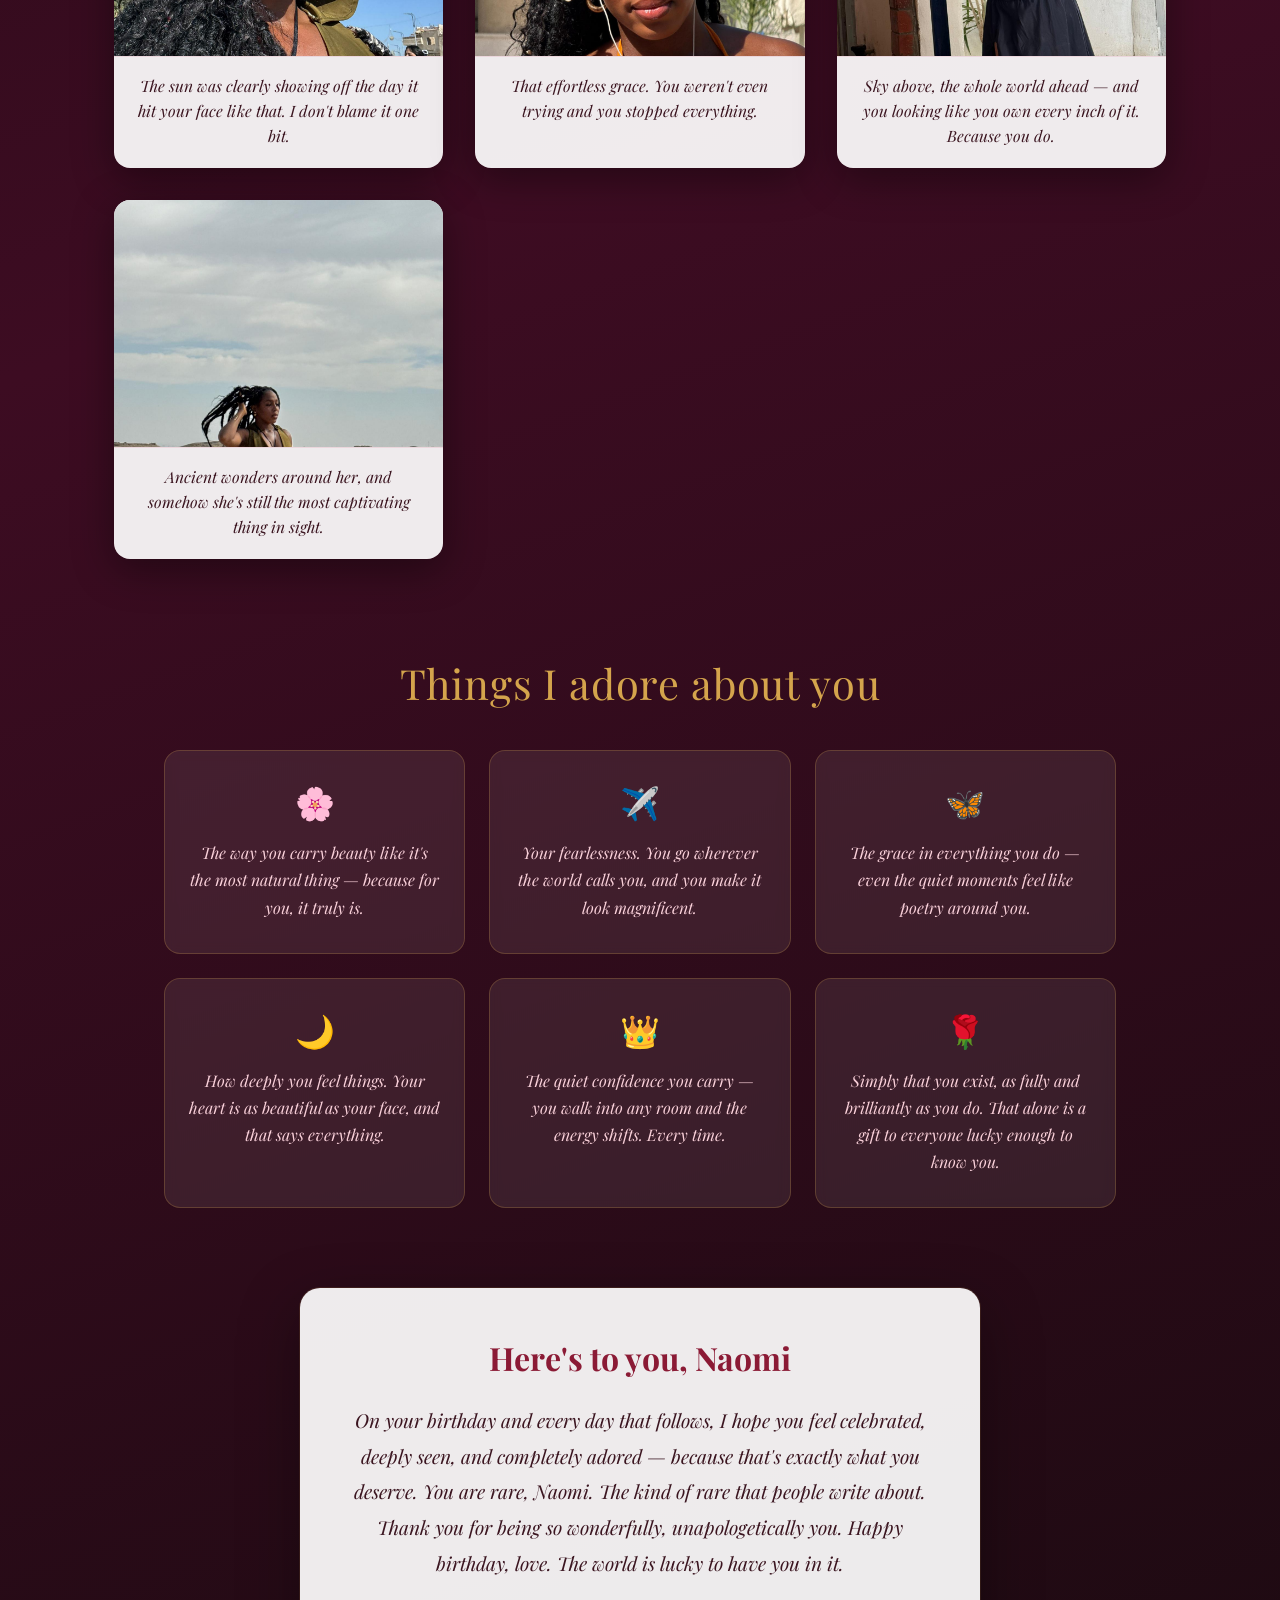
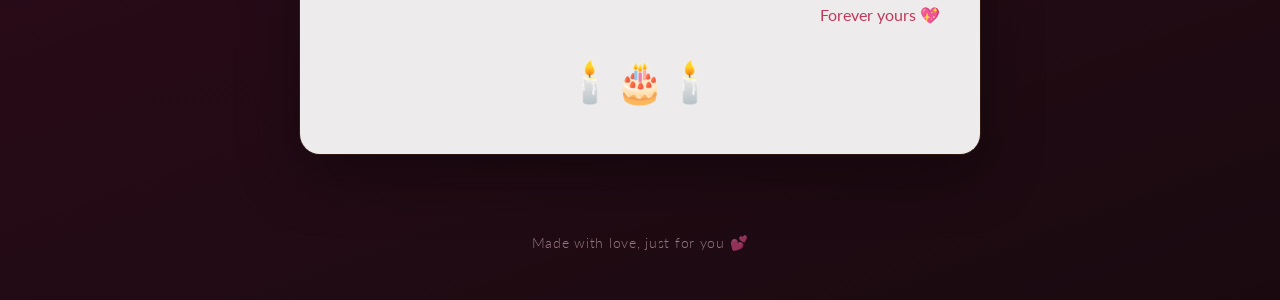
==== commit 40965f42: "Add Naomi's photos and wire into birthday page Pulled 4 photos from main, renamed to naomi-1 through" ====
--- a/birthday.html
+++ b/birthday.html
@@ -46,35 +46,10 @@
 
       <div class="gallery">
 
-        <!-- Photo 1 — museum selfie -->
         <figure class="photo-card">
           <div class="photo-placeholder">
-            <img src="naomi-1.jpg" alt="Naomi at the museum" onerror="this.parentElement.classList.add('no-img')" />
-            <span class="placeholder-text">📸 Photo 1</span>
-          </div>
-          <figcaption>
-            Ancient wonders in the background, and somehow you're still the most
-            captivating thing in the room.
-          </figcaption>
-        </figure>
-
-        <!-- Photo 2 — black dress outdoors -->
-        <figure class="photo-card">
-          <div class="photo-placeholder">
-            <img src="naomi-2.jpg" alt="Naomi in black dress" onerror="this.parentElement.classList.add('no-img')" />
-            <span class="placeholder-text">📸 Photo 2</span>
-          </div>
-          <figcaption>
-            That black dress. That effortless grace. You weren't even trying and
-            you stopped everything.
-          </figcaption>
-        </figure>
-
-        <!-- Photo 3 — kissy face in golden sunlight -->
-        <figure class="photo-card">
-          <div class="photo-placeholder">
-            <img src="naomi-3.jpg" alt="Naomi in golden sunlight" onerror="this.parentElement.classList.add('no-img')" />
-            <span class="placeholder-text">📸 Photo 3</span>
+            <img src="naomi-1.jpg" alt="Naomi" onerror="this.parentElement.classList.add('no-img')" />
+            <span class="placeholder-text">📸</span>
           </div>
           <figcaption>
             The sun was clearly showing off the day it hit your face like that.
@@ -82,11 +57,20 @@
           </figcaption>
         </figure>
 
-        <!-- Photo 4 — bucket hat, blue sky -->
         <figure class="photo-card">
           <div class="photo-placeholder">
-            <img src="naomi-4.jpg" alt="Naomi with bucket hat" onerror="this.parentElement.classList.add('no-img')" />
-            <span class="placeholder-text">📸 Photo 4</span>
+            <img src="naomi-2.jpg" alt="Naomi" onerror="this.parentElement.classList.add('no-img')" />
+            <span class="placeholder-text">📸</span>
+          </div>
+          <figcaption>
+            That effortless grace. You weren't even trying and you stopped everything.
+          </figcaption>
+        </figure>
+
+        <figure class="photo-card">
+          <div class="photo-placeholder">
+            <img src="naomi-3.jpg" alt="Naomi" onerror="this.parentElement.classList.add('no-img')" />
+            <span class="placeholder-text">📸</span>
           </div>
           <figcaption>
             Sky above, the whole world ahead — and you looking like you own
@@ -94,15 +78,14 @@
           </figcaption>
         </figure>
 
-        <!-- Photo 5 — riding horse at the Pyramids -->
-        <figure class="photo-card wide">
+        <figure class="photo-card">
           <div class="photo-placeholder">
-            <img src="naomi-5.jpg" alt="Naomi at the Pyramids" onerror="this.parentElement.classList.add('no-img')" />
-            <span class="placeholder-text">📸 Photo 5</span>
+            <img src="naomi-4.jpg" alt="Naomi" onerror="this.parentElement.classList.add('no-img')" />
+            <span class="placeholder-text">📸</span>
           </div>
           <figcaption>
-            One of the Seven Wonders of the World behind her, and she's the one
-            commanding the horse. Queen behaviour only. Always.
+            Ancient wonders around her, and somehow she's still the most
+            captivating thing in sight.
           </figcaption>
         </figure>
 
